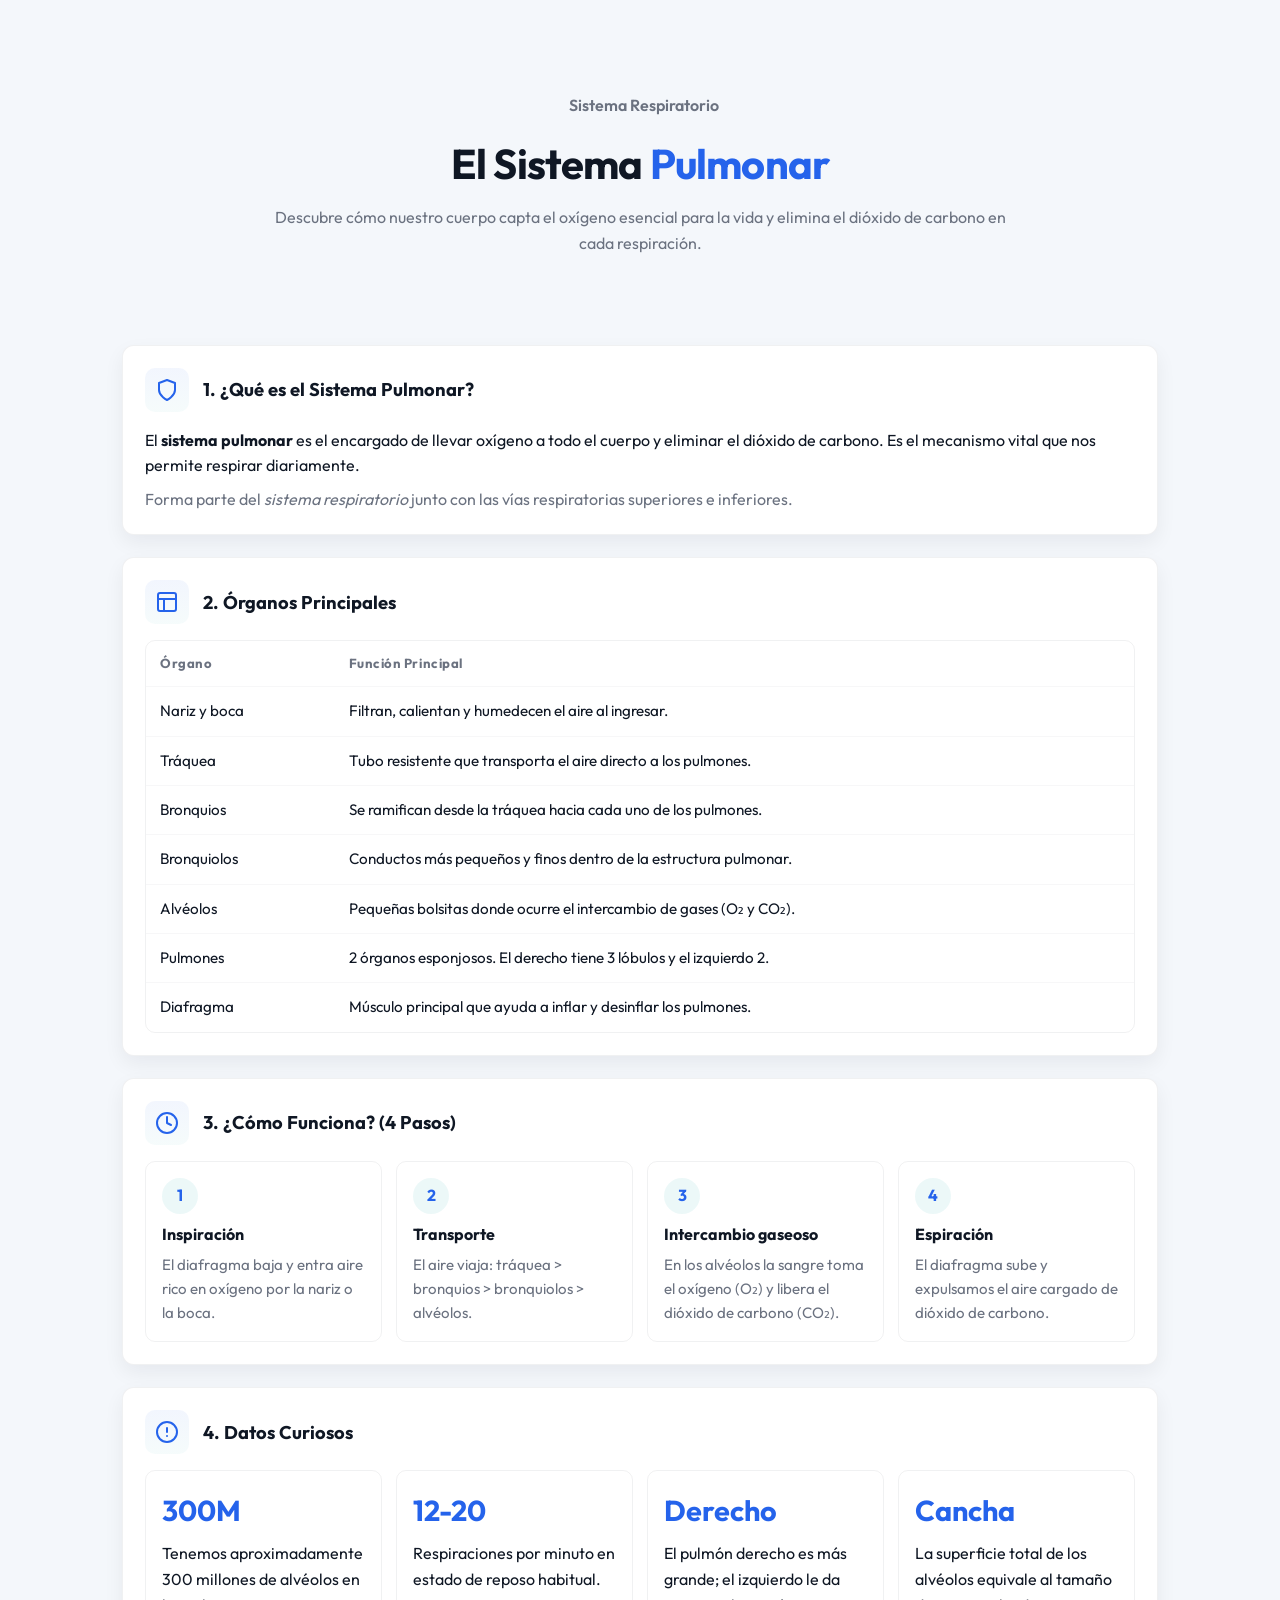
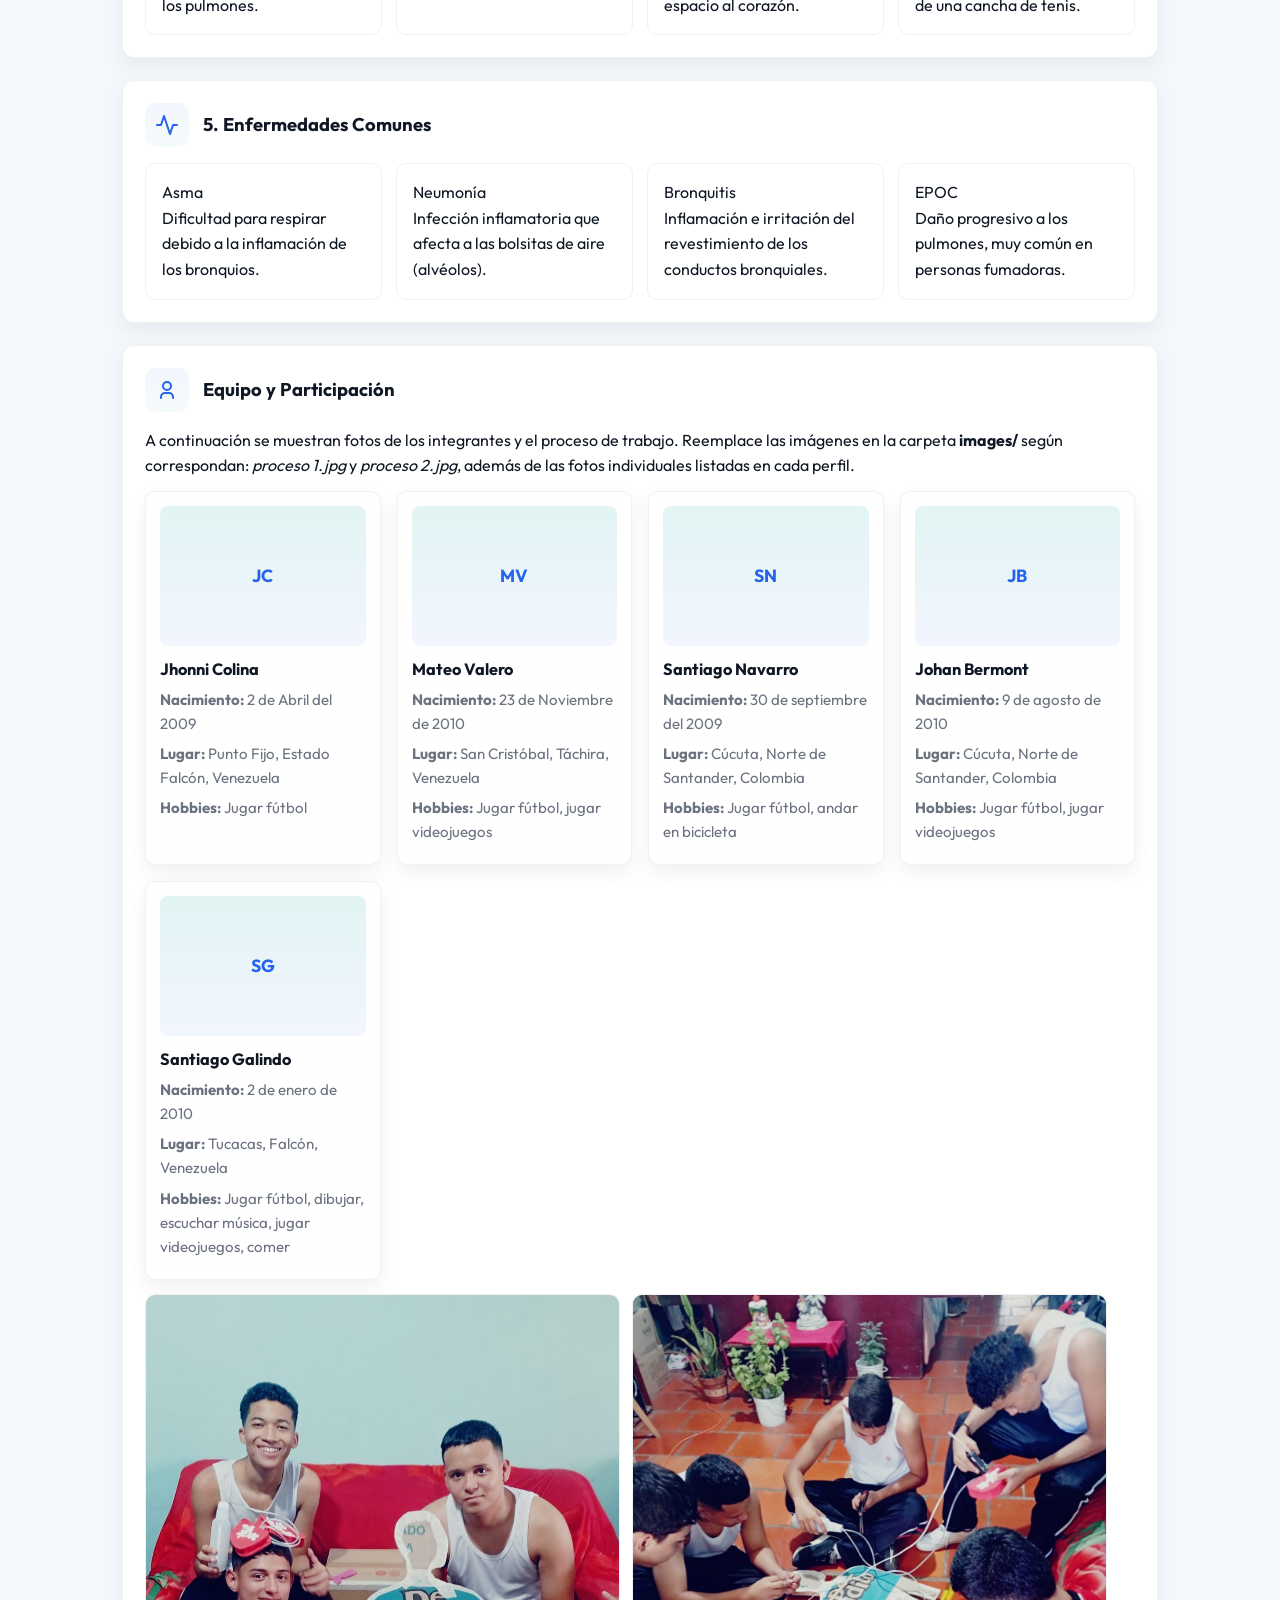
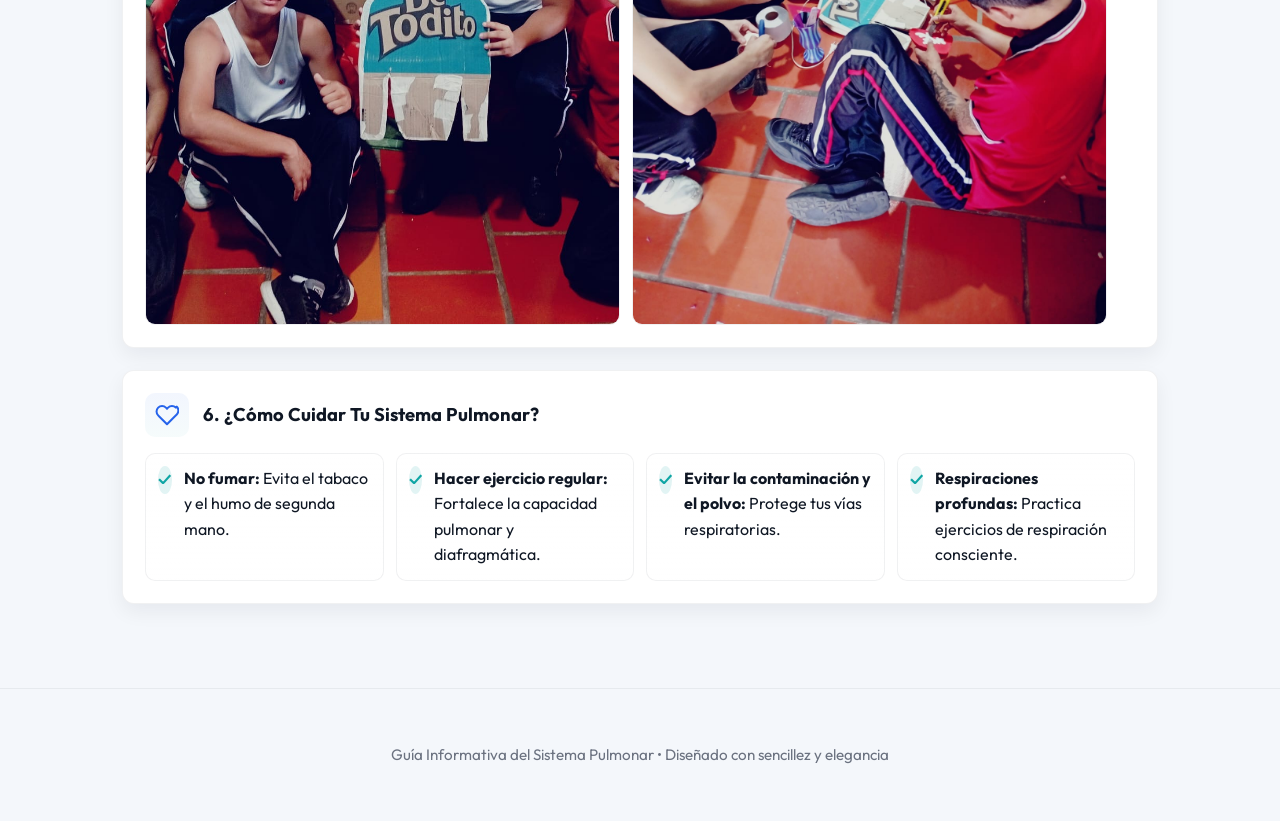
==== index.html @ d67ec2aa "sistema pulmonar" ====
<!DOCTYPE html>
<html lang="es">
<head>
  <meta charset="UTF-8">
  <meta name="viewport" content="width=device-width, initial-scale=1.0">
  <title>El Sistema Pulmonar | Guía Educativa e Informativa</title>
  <meta name="description" content="Aprende sobre el sistema pulmonar: órganos principales, funcionamiento en 4 pasos, datos curiosos y cómo cuidarlo.">
  <link rel="preconnect" href="https://fonts.googleapis.com">
  <link rel="preconnect" href="https://fonts.gstatic.com" crossorigin>
  <link href="https://fonts.googleapis.com/css2?family=Outfit:wght@300;400;500;600;700&display=swap" rel="stylesheet">
  <link rel="stylesheet" href="styles.css">
</head>
<body>

  <!-- Removed decorative orbs for a minimalist layout -->

  <!-- Header / Hero -->
  <header class="hero">
    <div class="container hero-content">
      <div class="badge">
        <span class="pulse-dot"></span> Sistema Respiratorio
      </div>
      <h1>El Sistema <span class="highlight">Pulmonar</span></h1>
      <p class="hero-subtitle">
        Descubre cómo nuestro cuerpo capta el oxígeno esencial para la vida y elimina el dióxido de carbono en cada respiración.
      </p>
    </div>
  </header>

  <main class="container">
    
    <!-- 1. ¿Qué es? -->
    <section id="que-es" class="card fade-in">
      <div class="section-title">
        <div class="icon-box">
          <svg width="24" height="24" viewBox="0 0 24 24" fill="none" stroke="currentColor" stroke-width="2" stroke-linecap="round" stroke-linejoin="round"><path d="M12 22s8-4 8-10V5l-8-3-8 3v7c0 6 8 10 8 10z"/></svg>
        </div>
        <h2>1. ¿Qué es el Sistema Pulmonar?</h2>
      </div>
      <p class="description-text">
        El <strong>sistema pulmonar</strong> es el encargado de llevar oxígeno a todo el cuerpo y eliminar el dióxido de carbono. Es el mecanismo vital que nos permite respirar diariamente.
      </p>
      <p class="description-subtext">
        Forma parte del <em>sistema respiratorio</em> junto con las vías respiratorias superiores e inferiores.
      </p>
    </section>

    <!-- 2. Órganos Principales (Cuadro / Tabla) -->
    <section id="organos" class="card fade-in">
      <div class="section-title">
        <div class="icon-box">
          <svg width="24" height="24" viewBox="0 0 24 24" fill="none" stroke="currentColor" stroke-width="2" stroke-linecap="round" stroke-linejoin="round"><rect x="3" y="3" width="18" height="18" rx="2" ry="2"/><line x1="3" y1="9" x2="21" y2="9"/><line x1="9" y1="21" x2="9" y2="9"/></svg>
        </div>
        <h2>2. Órganos Principales</h2>
      </div>
      <div class="table-container">
        <table class="organ-table">
          <thead>
            <tr>
              <th>Órgano</th>
              <th>Función Principal</th>
            </tr>
          </thead>
          <tbody>
            <tr>
              <td class="organ-name"><span class="tag"></span> Nariz y boca</td>
              <td>Filtran, calientan y humedecen el aire al ingresar.</td>
            </tr>
            <tr>
              <td class="organ-name"><span class="tag"></span> Tráquea</td>
              <td>Tubo resistente que transporta el aire directo a los pulmones.</td>
            </tr>
            <tr>
              <td class="organ-name"><span class="tag"></span> Bronquios</td>
              <td>Se ramifican desde la tráquea hacia cada uno de los pulmones.</td>
            </tr>
            <tr>
              <td class="organ-name"><span class="tag"></span> Bronquiolos</td>
              <td>Conductos más pequeños y finos dentro de la estructura pulmonar.</td>
            </tr>
            <tr>
              <td class="organ-name"><span class="tag"></span> Alvéolos</td>
              <td>Pequeñas bolsitas donde ocurre el intercambio de gases (O₂ y CO₂).</td>
            </tr>
            <tr>
              <td class="organ-name"><span class="tag"></span> Pulmones</td>
              <td>2 órganos esponjosos. El derecho tiene 3 lóbulos y el izquierdo 2.</td>
            </tr>
            <tr>
              <td class="organ-name"><span class="tag"></span> Diafragma</td>
              <td>Músculo principal que ayuda a inflar y desinflar los pulmones.</td>
            </tr>
          </tbody>
        </table>
      </div>
    </section>

    <!-- 3. ¿Cómo funciona? 4 pasos -->
    <section id="funcionamiento" class="card fade-in">
      <div class="section-title">
        <div class="icon-box">
          <svg width="24" height="24" viewBox="0 0 24 24" fill="none" stroke="currentColor" stroke-width="2" stroke-linecap="round" stroke-linejoin="round"><circle cx="12" cy="12" r="10"/><polyline points="12 6 12 12 16 14"/></svg>
        </div>
        <h2>3. ¿Cómo Funciona? (4 Pasos)</h2>
      </div>
      <div class="steps-grid">
        <div class="step-card">
          <div class="step-number">1</div>
          <h3>Inspiración</h3>
          <p>El diafragma baja y entra aire rico en oxígeno por la nariz o la boca.</p>
        </div>
        <div class="step-card">
          <div class="step-number">2</div>
          <h3>Transporte</h3>
          <p>El aire viaja: tráquea &gt; bronquios &gt; bronquiolos &gt; alvéolos.</p>
        </div>
        <div class="step-card">
          <div class="step-number">3</div>
          <h3>Intercambio gaseoso</h3>
          <p>En los alvéolos la sangre toma el oxígeno (O₂) y libera el dióxido de carbono (CO₂).</p>
        </div>
        <div class="step-card">
          <div class="step-number">4</div>
          <h3>Espiración</h3>
          <p>El diafragma sube y expulsamos el aire cargado de dióxido de carbono.</p>
        </div>
      </div>
    </section>

    <!-- 4. Datos curiosos -->
    <section id="curiosidades" class="card fade-in">
      <div class="section-title">
        <div class="icon-box">
          <svg width="24" height="24" viewBox="0 0 24 24" fill="none" stroke="currentColor" stroke-width="2" stroke-linecap="round" stroke-linejoin="round"><circle cx="12" cy="12" r="10"/><line x1="12" y1="8" x2="12" y2="12"/><line x1="12" y1="16" x2="12.01" y2="16"/></svg>
        </div>
        <h2>4. Datos Curiosos</h2>
      </div>
      <div class="facts-grid">
        <div class="fact-box">
          <span class="fact-stat">300M</span>
          <p>Tenemos aproximadamente 300 millones de alvéolos en los pulmones.</p>
        </div>
        <div class="fact-box">
          <span class="fact-stat">12-20</span>
          <p>Respiraciones por minuto en estado de reposo habitual.</p>
        </div>
        <div class="fact-box">
          <span class="fact-stat">Derecho</span>
          <p>El pulmón derecho es más grande; el izquierdo le da espacio al corazón.</p>
        </div>
        <div class="fact-box">
          <span class="fact-stat">Cancha</span>
          <p>La superficie total de los alvéolos equivale al tamaño de una cancha de tenis.</p>
        </div>
      </div>
    </section>

    <!-- 5. Enfermedades comunes -->
    <section id="enfermedades" class="card fade-in">
      <div class="section-title">
        <div class="icon-box">
          <svg width="24" height="24" viewBox="0 0 24 24" fill="none" stroke="currentColor" stroke-width="2" stroke-linecap="round" stroke-linejoin="round"><path d="M22 12h-4l-3 9L9 3l-3 9H2"/></svg>
        </div>
        <h2>5. Enfermedades Comunes</h2>
      </div>
      <div class="diseases-grid">
        <div class="disease-card">
          <span class="disease-badge">Asma</span>
          <p>Dificultad para respirar debido a la inflamación de los bronquios.</p>
        </div>
        <div class="disease-card">
          <span class="disease-badge">Neumonía</span>
          <p>Infección inflamatoria que afecta a las bolsitas de aire (alvéolos).</p>
        </div>
        <div class="disease-card">
          <span class="disease-badge">Bronquitis</span>
          <p>Inflamación e irritación del revestimiento de los conductos bronquiales.</p>
        </div>
        <div class="disease-card">
          <span class="disease-badge">EPOC</span>
          <p>Daño progresivo a los pulmones, muy común en personas fumadoras.</p>
        </div>
      </div>
    </section>

    <!-- Equipo / Integrantes -->
    <section id="equipo" class="card fade-in">
      <div class="section-title">
        <div class="icon-box">
          <svg width="24" height="24" viewBox="0 0 24 24" fill="none" stroke="currentColor" stroke-width="2" stroke-linecap="round" stroke-linejoin="round"><path d="M12 12c2.21 0 4-1.79 4-4s-1.79-4-4-4-4 1.79-4 4 1.79 4 4 4zM6 20v-1c0-2.21 1.79-4 4-4h4c2.21 0 4 1.79 4 4v1"/></svg>
        </div>
        <h2>Equipo y Participación</h2>
      </div>
      <p class="description-text">A continuación se muestran fotos de los integrantes y el proceso de trabajo. Reemplace las imágenes en la carpeta <strong>images/</strong> según correspondan: <em>proceso 1.jpg</em> y <em>proceso 2.jpg</em>, además de las fotos individuales listadas en cada perfil.</p>

      <div class="team-grid">
        <div class="member-card">
          <div class="avatar">JC</div>
          <h3>Jhonni Colina</h3>
          <ul>
            <li><strong>Nacimiento:</strong> 2 de Abril del 2009</li>
            <li><strong>Lugar:</strong> Punto Fijo, Estado Falcón, Venezuela</li>
            <li><strong>Hobbies:</strong> Jugar fútbol</li>
          </ul>
        </div>

        <div class="member-card">
          <div class="avatar">MV</div>
          <h3>Mateo Valero</h3>
          <ul>
            <li><strong>Nacimiento:</strong> 23 de Noviembre de 2010</li>
            <li><strong>Lugar:</strong> San Cristóbal, Táchira, Venezuela</li>
            <li><strong>Hobbies:</strong> Jugar fútbol, jugar videojuegos</li>
          </ul>
        </div>

        <div class="member-card">
          <div class="avatar">SN</div>
          <h3>Santiago Navarro</h3>
          <ul>
            <li><strong>Nacimiento:</strong> 30 de septiembre del 2009</li>
            <li><strong>Lugar:</strong> Cúcuta, Norte de Santander, Colombia</li>
            <li><strong>Hobbies:</strong> Jugar fútbol, andar en bicicleta</li>
          </ul>
        </div>

        <div class="member-card">
          <div class="avatar">JB</div>
          <h3>Johan Bermont</h3>
          <ul>
            <li><strong>Nacimiento:</strong> 9 de agosto de 2010</li>
            <li><strong>Lugar:</strong> Cúcuta, Norte de Santander, Colombia</li>
            <li><strong>Hobbies:</strong> Jugar fútbol, jugar videojuegos</li>
          </ul>
        </div>

        <div class="member-card">
          <div class="avatar">SG</div>
          <h3>Santiago Galindo</h3>
          <ul>
            <li><strong>Nacimiento:</strong> 2 de enero de 2010</li>
            <li><strong>Lugar:</strong> Tucacas, Falcón, Venezuela</li>
            <li><strong>Hobbies:</strong> Jugar fútbol, dibujar, escuchar música, jugar videojuegos, comer</li>
          </ul>
        </div>
      </div>

      <div class="process-photos">
        <img src="images/proceso1.jpeg" alt="Proceso 1">
        <img src="images/proceso2.jpeg" alt="Proceso 2">
      </div>
    </section>

    <!-- 6. ¿Cómo cuidarlo? -->
    <section id="cuidados" class="card highlight-card fade-in">
      <div class="section-title">
        <div class="icon-box">
          <svg width="24" height="24" viewBox="0 0 24 24" fill="none" stroke="currentColor" stroke-width="2" stroke-linecap="round" stroke-linejoin="round"><path d="M20.84 4.61a5.5 5.5 0 0 0-7.78 0L12 5.67l-1.06-1.06a5.5 5.5 0 0 0-7.78 7.78l1.06 1.06L12 21.23l8.72-8.72 1.06-1.06a5.5 5.5 0 0 0 0-7.78z"/></svg>
        </div>
        <h2>6. ¿Cómo Cuidar Tu Sistema Pulmonar?</h2>
      </div>
      <ul class="care-list">
        <li>
          <span class="check-icon">✓</span>
          <div>
            <strong>No fumar:</strong> Evita el tabaco y el humo de segunda mano.
          </div>
        </li>
        <li>
          <span class="check-icon">✓</span>
          <div>
            <strong>Hacer ejercicio regular:</strong> Fortalece la capacidad pulmonar y diafragmática.
          </div>
        </li>
        <li>
          <span class="check-icon">✓</span>
          <div>
            <strong>Evitar la contaminación y el polvo:</strong> Protege tus vías respiratorias.
          </div>
        </li>
        <li>
          <span class="check-icon">✓</span>
          <div>
            <strong>Respiraciones profundas:</strong> Practica ejercicios de respiración consciente.
          </div>
        </li>
      </ul>
    </section>

  </main>

  <footer>
    <div class="container">
      <p>Guía Informativa del Sistema Pulmonar • Diseñado con sencillez y elegancia</p>
    </div>
  </footer>

</body>
</html>
---- styles.css ----
/* UX-focused UI styles: improved spacing, hierarchy and colors */

:root {
  --bg: #f4f7fb;
  --surface: #ffffff;
  --muted: #6b7280;
  --text: #0f1724;
  --primary: #0ea5a4; /* teal */
  --accent: #2563eb; /* blue */
  --border: rgba(15,23,42,0.06);
  --shadow: 0 8px 20px rgba(16,24,40,0.06);
  --radius: 12px;
  --container: 1100px;
  --ff: 'Outfit', system-ui, -apple-system, 'Segoe UI', Roboto, sans-serif;
}

*{box-sizing:border-box;margin:0;padding:0}
body{background:var(--bg);color:var(--text);font-family:var(--ff);line-height:1.6;-webkit-font-smoothing:antialiased}
.container{max-width:var(--container);margin:0 auto;padding:32px}

/* Header */
.hero{padding:56px 0 24px;text-align:center}
.badge{display:inline-flex;align-items:center;gap:8px;color:var(--muted);font-weight:600;margin-bottom:12px}
h1{font-size:2.6rem;font-weight:700;letter-spacing:-0.02em;margin-bottom:8px}
.highlight{color:var(--accent)}
.hero-subtitle{color:var(--muted);max-width:760px;margin:0 auto}

/* Cards */
.card{background:var(--surface);border-radius:var(--radius);padding:22px;margin-bottom:22px;border:1px solid var(--border);box-shadow:var(--shadow);transition:transform .18s ease, box-shadow .18s ease}
.card:hover{transform:translateY(-6px);box-shadow:0 18px 40px rgba(16,24,40,0.08)}
.section-title{display:flex;align-items:center;gap:14px;margin-bottom:16px}
.icon-box{width:44px;height:44px;border-radius:10px;background:linear-gradient(180deg,rgba(37,99,235,0.06),rgba(14,165,164,0.04));display:flex;align-items:center;justify-content:center;color:var(--accent)}
h2{font-size:1.15rem;color:var(--text);margin:0}
.description-text{color:var(--text);margin-bottom:8px}
.description-subtext{color:var(--muted)}

/* Table */
.table-container{overflow-x:auto;border-radius:10px;border:1px solid var(--border)}
.organ-table{width:100%;border-collapse:collapse;font-size:0.95rem}
.organ-table th{padding:12px 14px;text-align:left;color:var(--muted);font-weight:700;font-size:0.82rem;letter-spacing:0.04em;background:transparent}
.organ-table td{padding:12px 14px;color:var(--text);border-top:1px solid rgba(15,23,42,0.03)}

/* Steps/facts */
.steps-grid,.facts-grid,.diseases-grid{display:grid;gap:14px;grid-template-columns:repeat(auto-fit,minmax(220px,1fr))}
.step-card,.fact-box,.disease-card{background:transparent;border-radius:10px;padding:16px;border:1px solid var(--border)}
.step-number{width:36px;height:36px;border-radius:50%;background:rgba(14,165,164,0.08);display:inline-flex;align-items:center;justify-content:center;color:var(--accent);font-weight:700}
.step-card h3{margin:8px 0 6px;font-size:1rem}
.step-card p{color:var(--muted);font-size:0.94rem}

/* Facts */
.fact-stat{display:block;font-size:1.8rem;font-weight:700;color:var(--accent);margin-bottom:8px}

/* Equipo */
.team-grid{display:grid;gap:16px;grid-template-columns:repeat(auto-fit,minmax(220px,1fr));margin-top:12px}
.member-card{display:flex;flex-direction:column;align-items:flex-start;border-radius:10px;padding:14px;border:1px solid var(--border);background:linear-gradient(180deg,rgba(255,255,255,0.6),var(--surface));box-shadow:var(--shadow)}
.member-card .avatar{width:100%;height:140px;border-radius:8px;background:linear-gradient(180deg,rgba(14,165,164,0.12),rgba(37,99,235,0.06));display:flex;align-items:center;justify-content:center;font-weight:700;color:var(--accent);font-size:1.1rem;margin-bottom:10px}
.member-card h3{font-size:1.02rem;margin-bottom:6px}
.member-card ul{list-style:none;color:var(--muted);font-size:0.94rem;padding-left:0}
.member-card li{margin-bottom:6px}
.process-photos{display:flex;gap:12px;margin-top:14px}
.process-photos img{width:100%;max-width:48%;border-radius:10px;object-fit:cover;border:1px solid var(--border)}

/* Care list */
.care-list{list-style:none;display:grid;gap:12px;grid-template-columns:repeat(auto-fit,minmax(220px,1fr))}
.care-list li{display:flex;align-items:flex-start;gap:12px;padding:12px;border-radius:10px;border:1px solid var(--border);background:linear-gradient(180deg,rgba(255,255,255,0.6),var(--surface))}
.check-icon{width:28px;height:28px;border-radius:50%;background:rgba(14,165,164,0.12);display:flex;align-items:center;justify-content:center;color:var(--primary);font-weight:700}

/* Footer */
footer{text-align:center;padding:22px 0;color:var(--muted);font-size:0.95rem;border-top:1px solid var(--border);margin-top:30px}

@media (max-width:760px){.container{padding:18px}h1{font-size:1.8rem}.process-photos{flex-direction:column}.process-photos img{max-width:100%}}
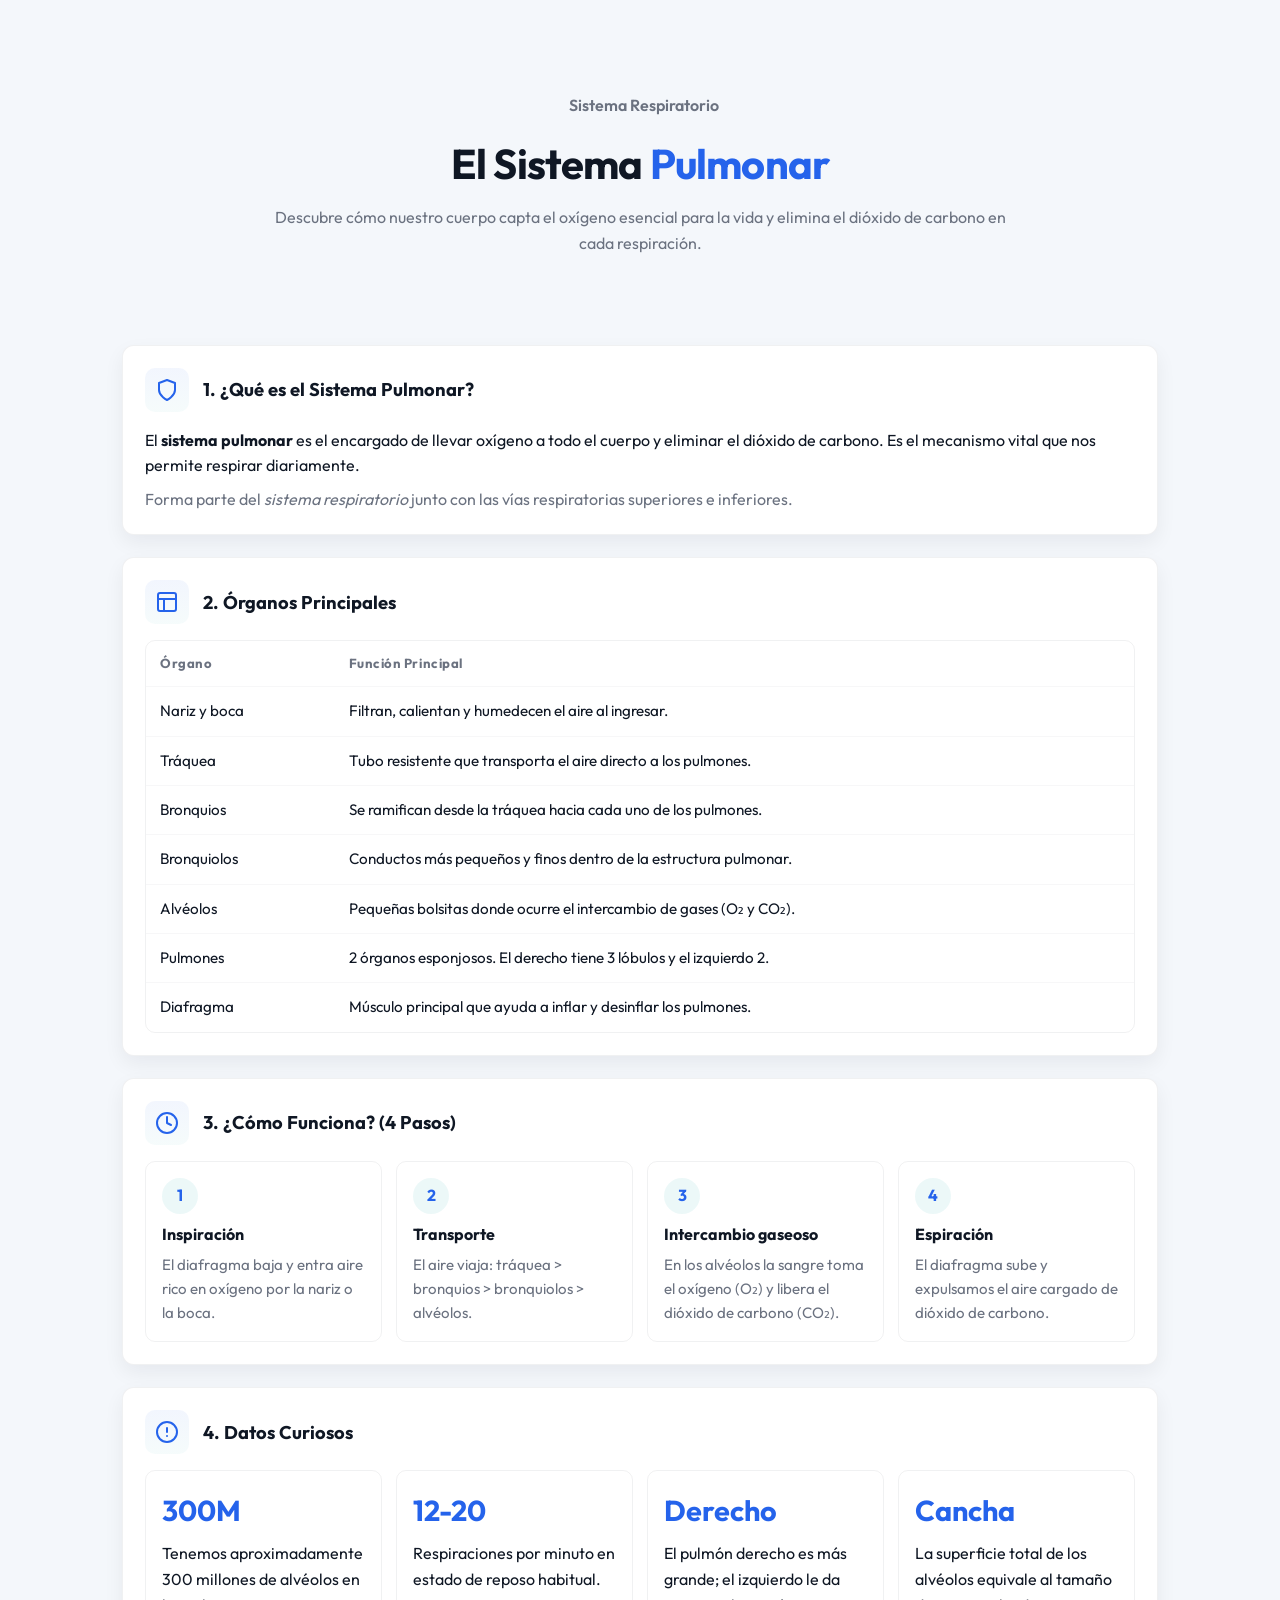
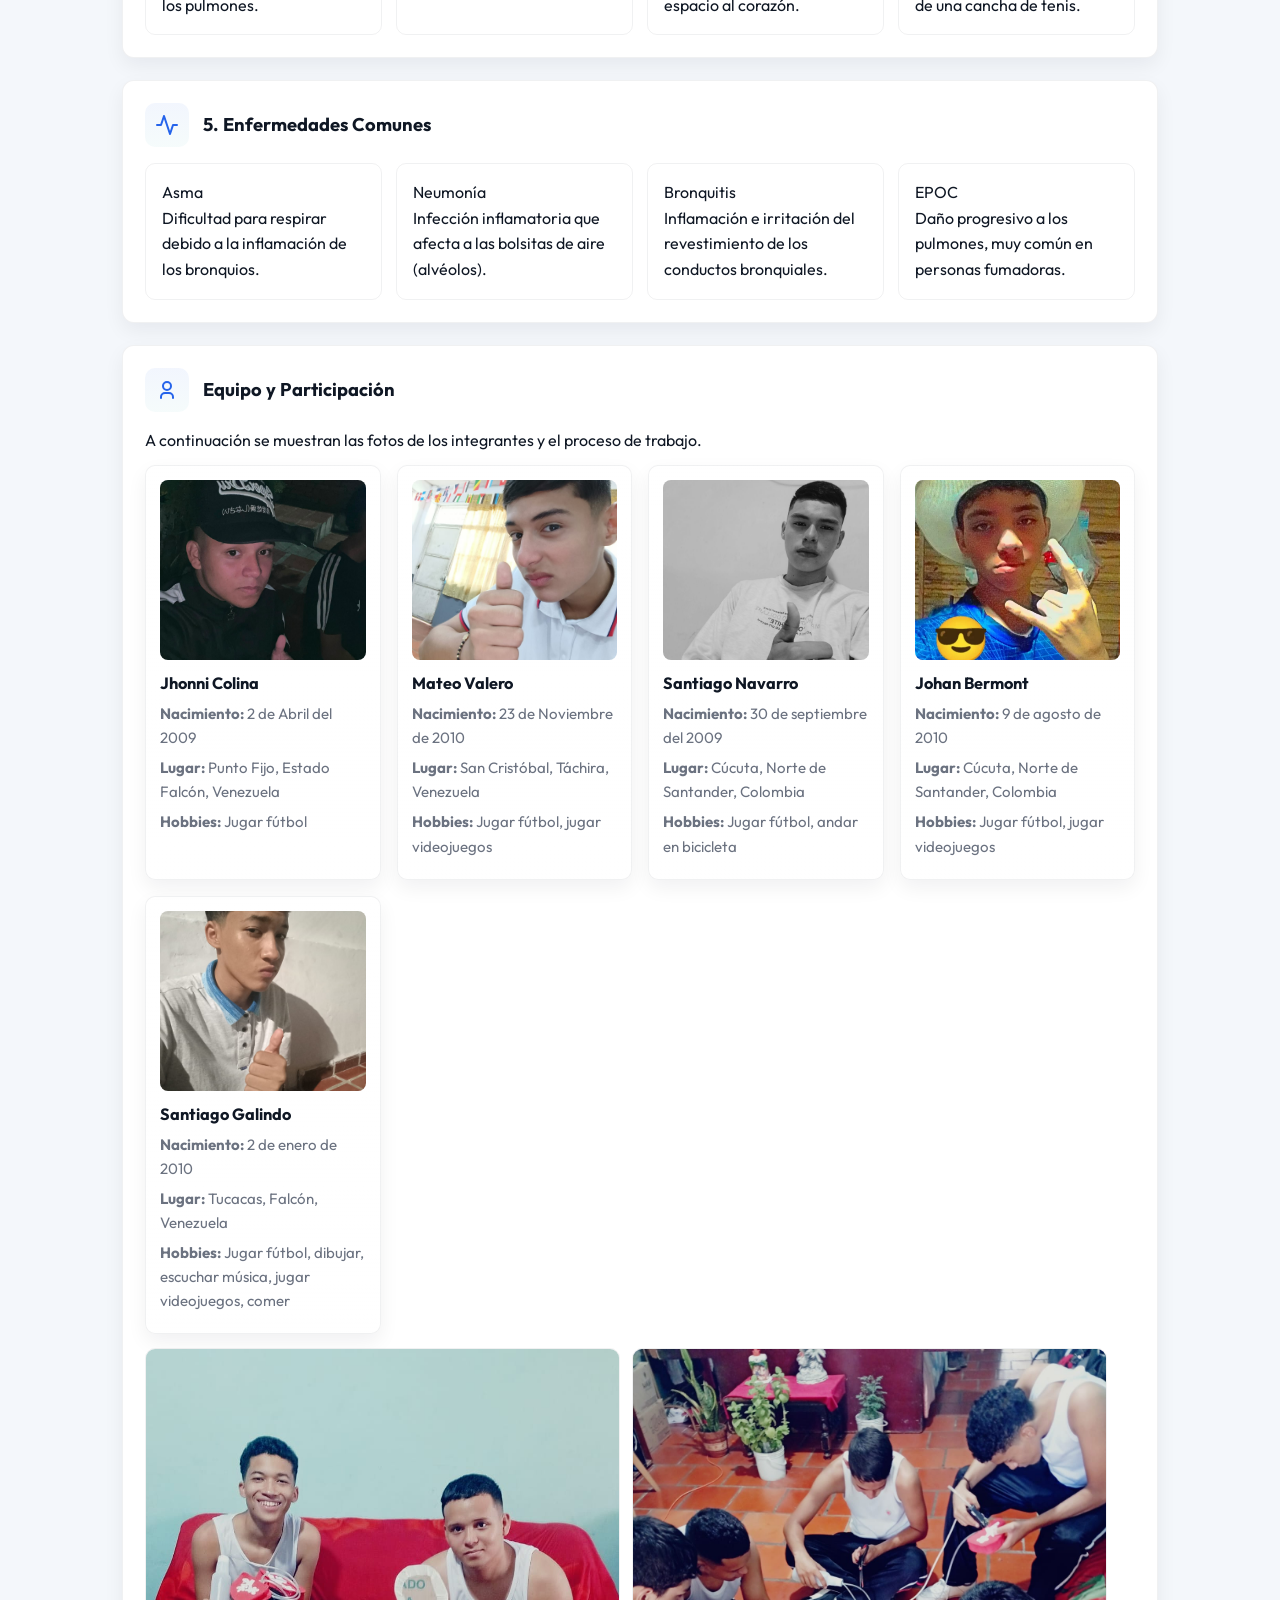
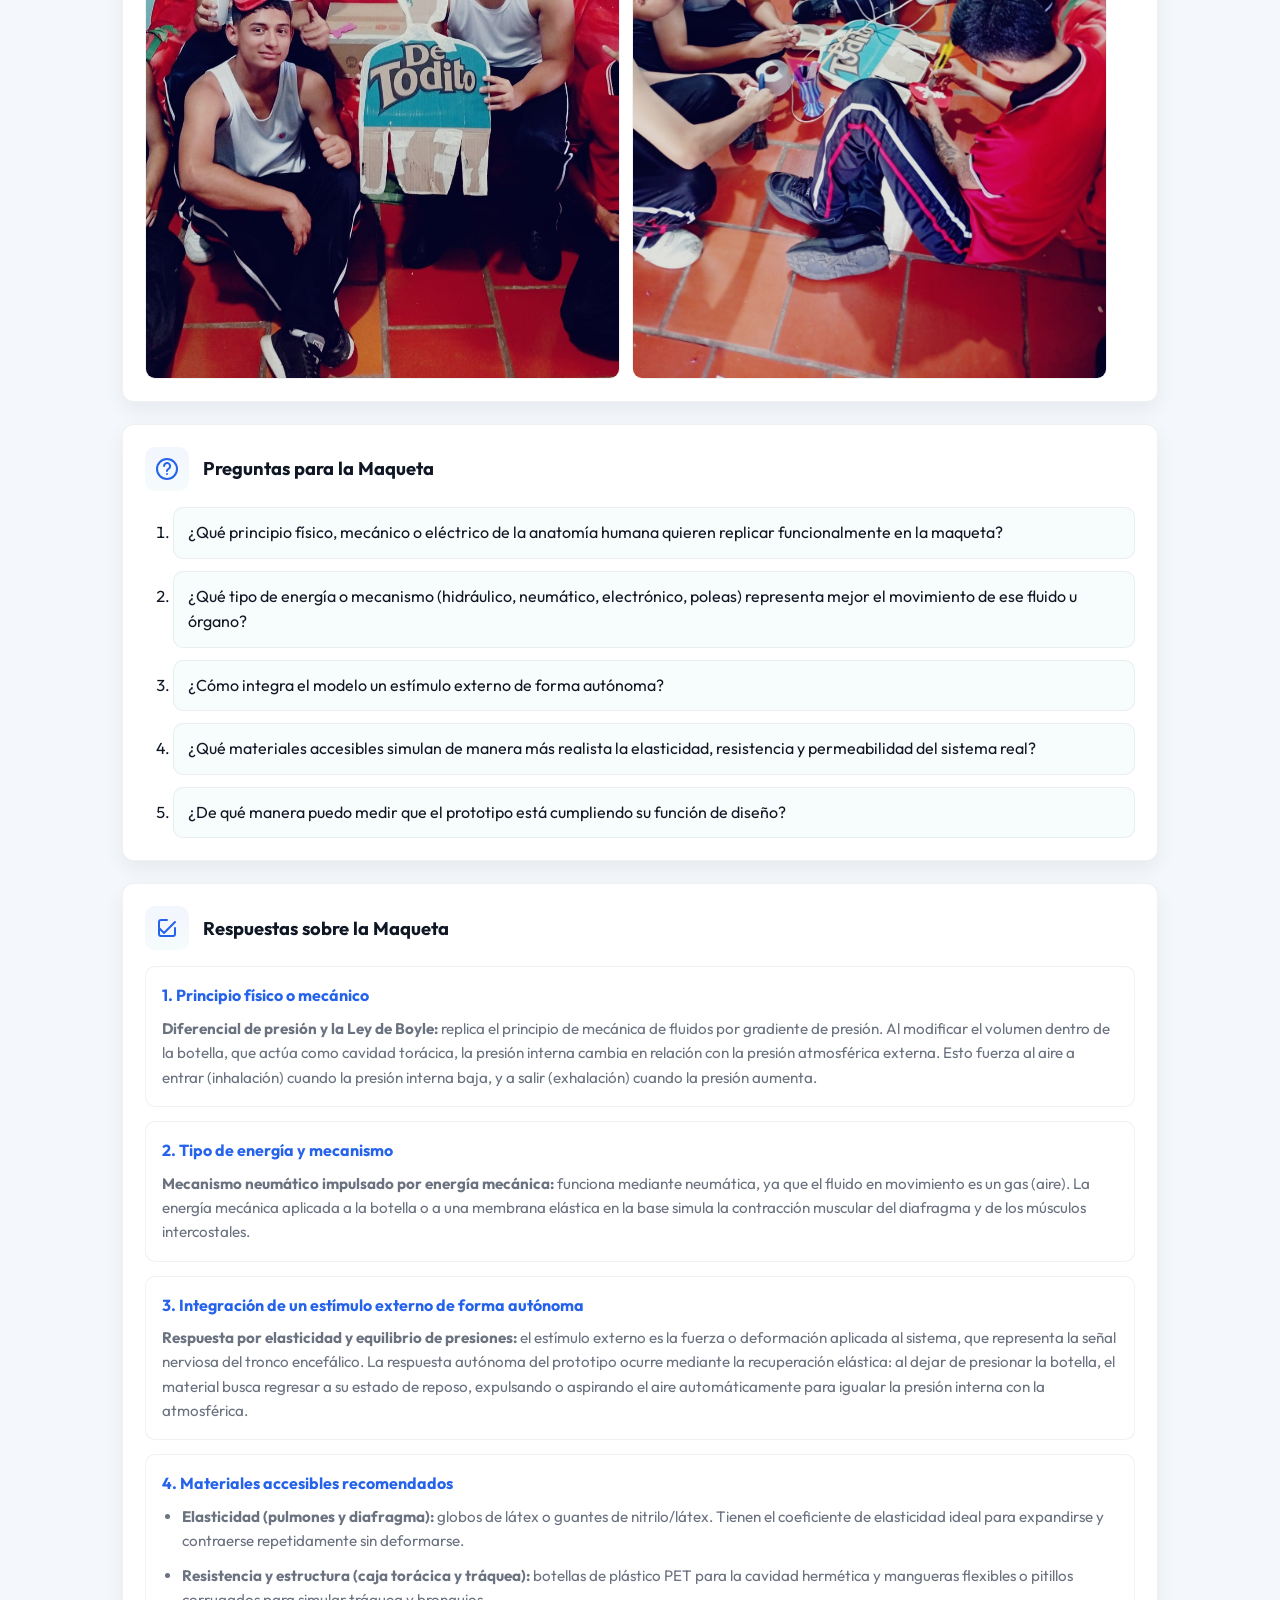
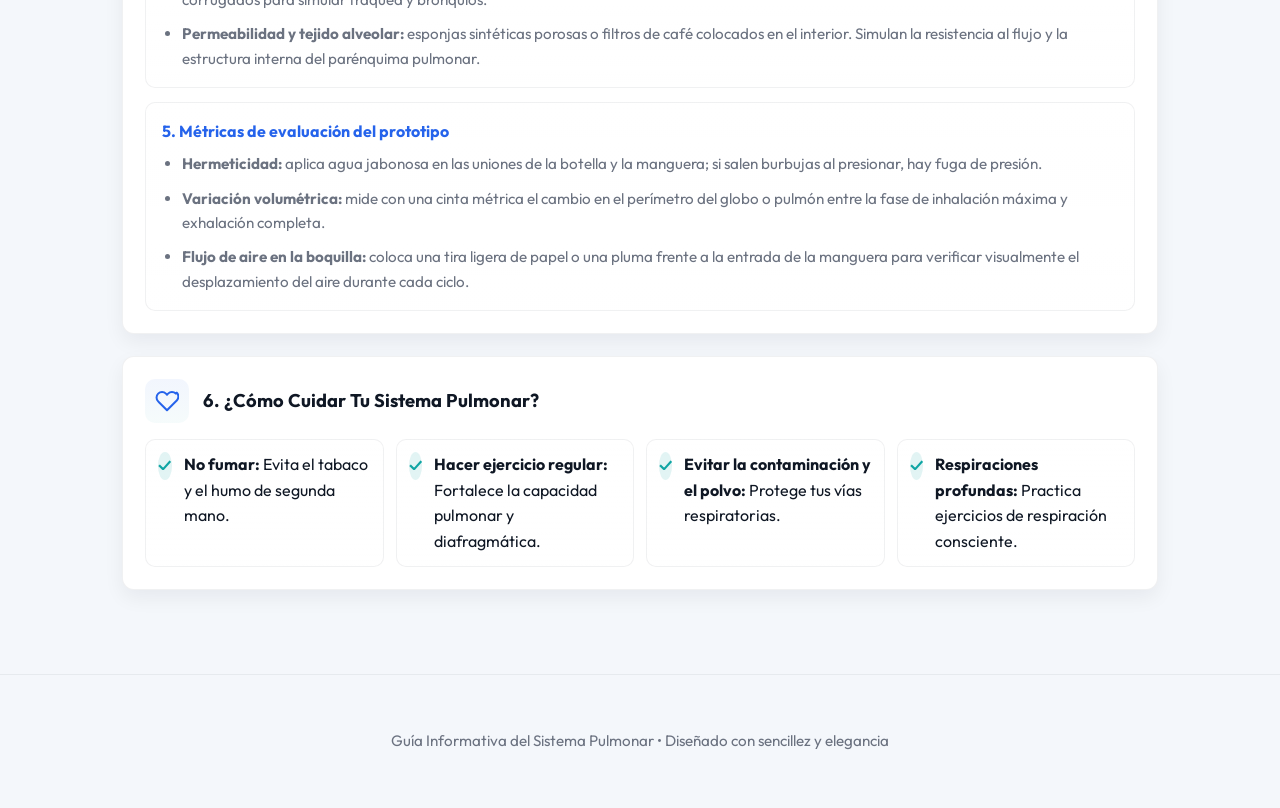
==== commit 6e174751: "Agregar fotos y preguntas de la maqueta" ====
--- a/index.html
+++ b/index.html
@@ -191,11 +191,11 @@
         </div>
         <h2>Equipo y Participación</h2>
       </div>
-      <p class="description-text">A continuación se muestran fotos de los integrantes y el proceso de trabajo. Reemplace las imágenes en la carpeta <strong>images/</strong> según correspondan: <em>proceso 1.jpg</em> y <em>proceso 2.jpg</em>, además de las fotos individuales listadas en cada perfil.</p>
+      <p class="description-text">A continuación se muestran las fotos de los integrantes y el proceso de trabajo.</p>
 
       <div class="team-grid">
         <div class="member-card">
-          <div class="avatar">JC</div>
+          <img class="avatar" src="images/jhonni_colina.jpeg" alt="Jhonni Colina">
           <h3>Jhonni Colina</h3>
           <ul>
             <li><strong>Nacimiento:</strong> 2 de Abril del 2009</li>
@@ -205,7 +205,7 @@
         </div>
 
         <div class="member-card">
-          <div class="avatar">MV</div>
+          <img class="avatar" src="images/Mateo_valero.jpeg" alt="Mateo Valero">
           <h3>Mateo Valero</h3>
           <ul>
             <li><strong>Nacimiento:</strong> 23 de Noviembre de 2010</li>
@@ -215,7 +215,7 @@
         </div>
 
         <div class="member-card">
-          <div class="avatar">SN</div>
+          <img class="avatar" src="images/santiago_navarro.jpeg" alt="Santiago Navarro">
           <h3>Santiago Navarro</h3>
           <ul>
             <li><strong>Nacimiento:</strong> 30 de septiembre del 2009</li>
@@ -225,7 +225,7 @@
         </div>
 
         <div class="member-card">
-          <div class="avatar">JB</div>
+          <img class="avatar" src="images/johan_bermont.jpeg" alt="Johan Bermont">
           <h3>Johan Bermont</h3>
           <ul>
             <li><strong>Nacimiento:</strong> 9 de agosto de 2010</li>
@@ -235,7 +235,7 @@
         </div>
 
         <div class="member-card">
-          <div class="avatar">SG</div>
+          <img class="avatar" src="images/Santiago_Galindo.jpeg" alt="Santiago Galindo">
           <h3>Santiago Galindo</h3>
           <ul>
             <li><strong>Nacimiento:</strong> 2 de enero de 2010</li>
@@ -248,6 +248,63 @@
       <div class="process-photos">
         <img src="images/proceso1.jpeg" alt="Proceso 1">
         <img src="images/proceso2.jpeg" alt="Proceso 2">
+      </div>
+    </section>
+
+    <!-- Preguntas para la maqueta -->
+    <section id="preguntas" class="card fade-in">
+      <div class="section-title">
+        <div class="icon-box">
+          <svg width="24" height="24" viewBox="0 0 24 24" fill="none" stroke="currentColor" stroke-width="2" stroke-linecap="round" stroke-linejoin="round"><circle cx="12" cy="12" r="10"/><path d="M9.09 9a3 3 0 1 1 5.83 1c0 2-3 2-3 4"/><line x1="12" y1="17" x2="12.01" y2="17"/></svg>
+        </div>
+        <h2>Preguntas para la Maqueta</h2>
+      </div>
+      <ol class="questions-list">
+        <li>¿Qué principio físico, mecánico o eléctrico de la anatomía humana quieren replicar funcionalmente en la maqueta?</li>
+        <li>¿Qué tipo de energía o mecanismo (hidráulico, neumático, electrónico, poleas) representa mejor el movimiento de ese fluido u órgano?</li>
+        <li>¿Cómo integra el modelo un estímulo externo de forma autónoma?</li>
+        <li>¿Qué materiales accesibles simulan de manera más realista la elasticidad, resistencia y permeabilidad del sistema real?</li>
+        <li>¿De qué manera puedo medir que el prototipo está cumpliendo su función de diseño?</li>
+      </ol>
+    </section>
+
+    <!-- Respuestas sobre la maqueta -->
+    <section id="respuestas" class="card fade-in">
+      <div class="section-title">
+        <div class="icon-box">
+          <svg width="24" height="24" viewBox="0 0 24 24" fill="none" stroke="currentColor" stroke-width="2" stroke-linecap="round" stroke-linejoin="round"><path d="M20 6 9 17l-5-5"/><path d="M20 12v6a2 2 0 0 1-2 2H6a2 2 0 0 1-2-2V6a2 2 0 0 1 2-2h6"/></svg>
+        </div>
+        <h2>Respuestas sobre la Maqueta</h2>
+      </div>
+      <div class="answers-grid">
+        <article class="answer-item">
+          <h3>1. Principio físico o mecánico</h3>
+          <p><strong>Diferencial de presión y la Ley de Boyle:</strong> replica el principio de mecánica de fluidos por gradiente de presión. Al modificar el volumen dentro de la botella, que actúa como cavidad torácica, la presión interna cambia en relación con la presión atmosférica externa. Esto fuerza al aire a entrar (inhalación) cuando la presión interna baja, y a salir (exhalación) cuando la presión aumenta.</p>
+        </article>
+        <article class="answer-item">
+          <h3>2. Tipo de energía y mecanismo</h3>
+          <p><strong>Mecanismo neumático impulsado por energía mecánica:</strong> funciona mediante neumática, ya que el fluido en movimiento es un gas (aire). La energía mecánica aplicada a la botella o a una membrana elástica en la base simula la contracción muscular del diafragma y de los músculos intercostales.</p>
+        </article>
+        <article class="answer-item">
+          <h3>3. Integración de un estímulo externo de forma autónoma</h3>
+          <p><strong>Respuesta por elasticidad y equilibrio de presiones:</strong> el estímulo externo es la fuerza o deformación aplicada al sistema, que representa la señal nerviosa del tronco encefálico. La respuesta autónoma del prototipo ocurre mediante la recuperación elástica: al dejar de presionar la botella, el material busca regresar a su estado de reposo, expulsando o aspirando el aire automáticamente para igualar la presión interna con la atmosférica.</p>
+        </article>
+        <article class="answer-item">
+          <h3>4. Materiales accesibles recomendados</h3>
+          <ul>
+            <li><strong>Elasticidad (pulmones y diafragma):</strong> globos de látex o guantes de nitrilo/látex. Tienen el coeficiente de elasticidad ideal para expandirse y contraerse repetidamente sin deformarse.</li>
+            <li><strong>Resistencia y estructura (caja torácica y tráquea):</strong> botellas de plástico PET para la cavidad hermética y mangueras flexibles o pitillos corrugados para simular tráquea y bronquios.</li>
+            <li><strong>Permeabilidad y tejido alveolar:</strong> esponjas sintéticas porosas o filtros de café colocados en el interior. Simulan la resistencia al flujo y la estructura interna del parénquima pulmonar.</li>
+          </ul>
+        </article>
+        <article class="answer-item">
+          <h3>5. Métricas de evaluación del prototipo</h3>
+          <ul>
+            <li><strong>Hermeticidad:</strong> aplica agua jabonosa en las uniones de la botella y la manguera; si salen burbujas al presionar, hay fuga de presión.</li>
+            <li><strong>Variación volumétrica:</strong> mide con una cinta métrica el cambio en el perímetro del globo o pulmón entre la fase de inhalación máxima y exhalación completa.</li>
+            <li><strong>Flujo de aire en la boquilla:</strong> coloca una tira ligera de papel o una pluma frente a la entrada de la manguera para verificar visualmente el desplazamiento del aire durante cada ciclo.</li>
+          </ul>
+        </article>
       </div>
     </section>
 
--- a/styles.css
+++ b/styles.css
@@ -53,12 +53,21 @@
 /* Equipo */
 .team-grid{display:grid;gap:16px;grid-template-columns:repeat(auto-fit,minmax(220px,1fr));margin-top:12px}
 .member-card{display:flex;flex-direction:column;align-items:flex-start;border-radius:10px;padding:14px;border:1px solid var(--border);background:linear-gradient(180deg,rgba(255,255,255,0.6),var(--surface));box-shadow:var(--shadow)}
-.member-card .avatar{width:100%;height:140px;border-radius:8px;background:linear-gradient(180deg,rgba(14,165,164,0.12),rgba(37,99,235,0.06));display:flex;align-items:center;justify-content:center;font-weight:700;color:var(--accent);font-size:1.1rem;margin-bottom:10px}
+.member-card .avatar{width:100%;height:180px;border-radius:8px;background:linear-gradient(180deg,rgba(14,165,164,0.12),rgba(37,99,235,0.06));display:block;object-fit:cover;object-position:center;font-weight:700;color:var(--accent);font-size:1.1rem;margin-bottom:10px}
 .member-card h3{font-size:1.02rem;margin-bottom:6px}
 .member-card ul{list-style:none;color:var(--muted);font-size:0.94rem;padding-left:0}
 .member-card li{margin-bottom:6px}
 .process-photos{display:flex;gap:12px;margin-top:14px}
 .process-photos img{width:100%;max-width:48%;border-radius:10px;object-fit:cover;border:1px solid var(--border)}
+
+/* Preguntas y respuestas */
+.questions-list{display:grid;gap:12px;padding-left:28px;color:var(--text)}
+.questions-list li{padding:12px 14px;border:1px solid var(--border);border-radius:10px;background:rgba(14,165,164,0.03)}
+.answers-grid{display:grid;gap:14px}
+.answer-item{padding:16px;border:1px solid var(--border);border-radius:10px;background:linear-gradient(180deg,rgba(255,255,255,0.6),var(--surface))}
+.answer-item h3{margin-bottom:8px;color:var(--accent);font-size:1rem}
+.answer-item p,.answer-item li{color:var(--muted);font-size:0.95rem}
+.answer-item ul{display:grid;gap:10px;padding-left:20px}
 
 /* Care list */
 .care-list{list-style:none;display:grid;gap:12px;grid-template-columns:repeat(auto-fit,minmax(220px,1fr))}
